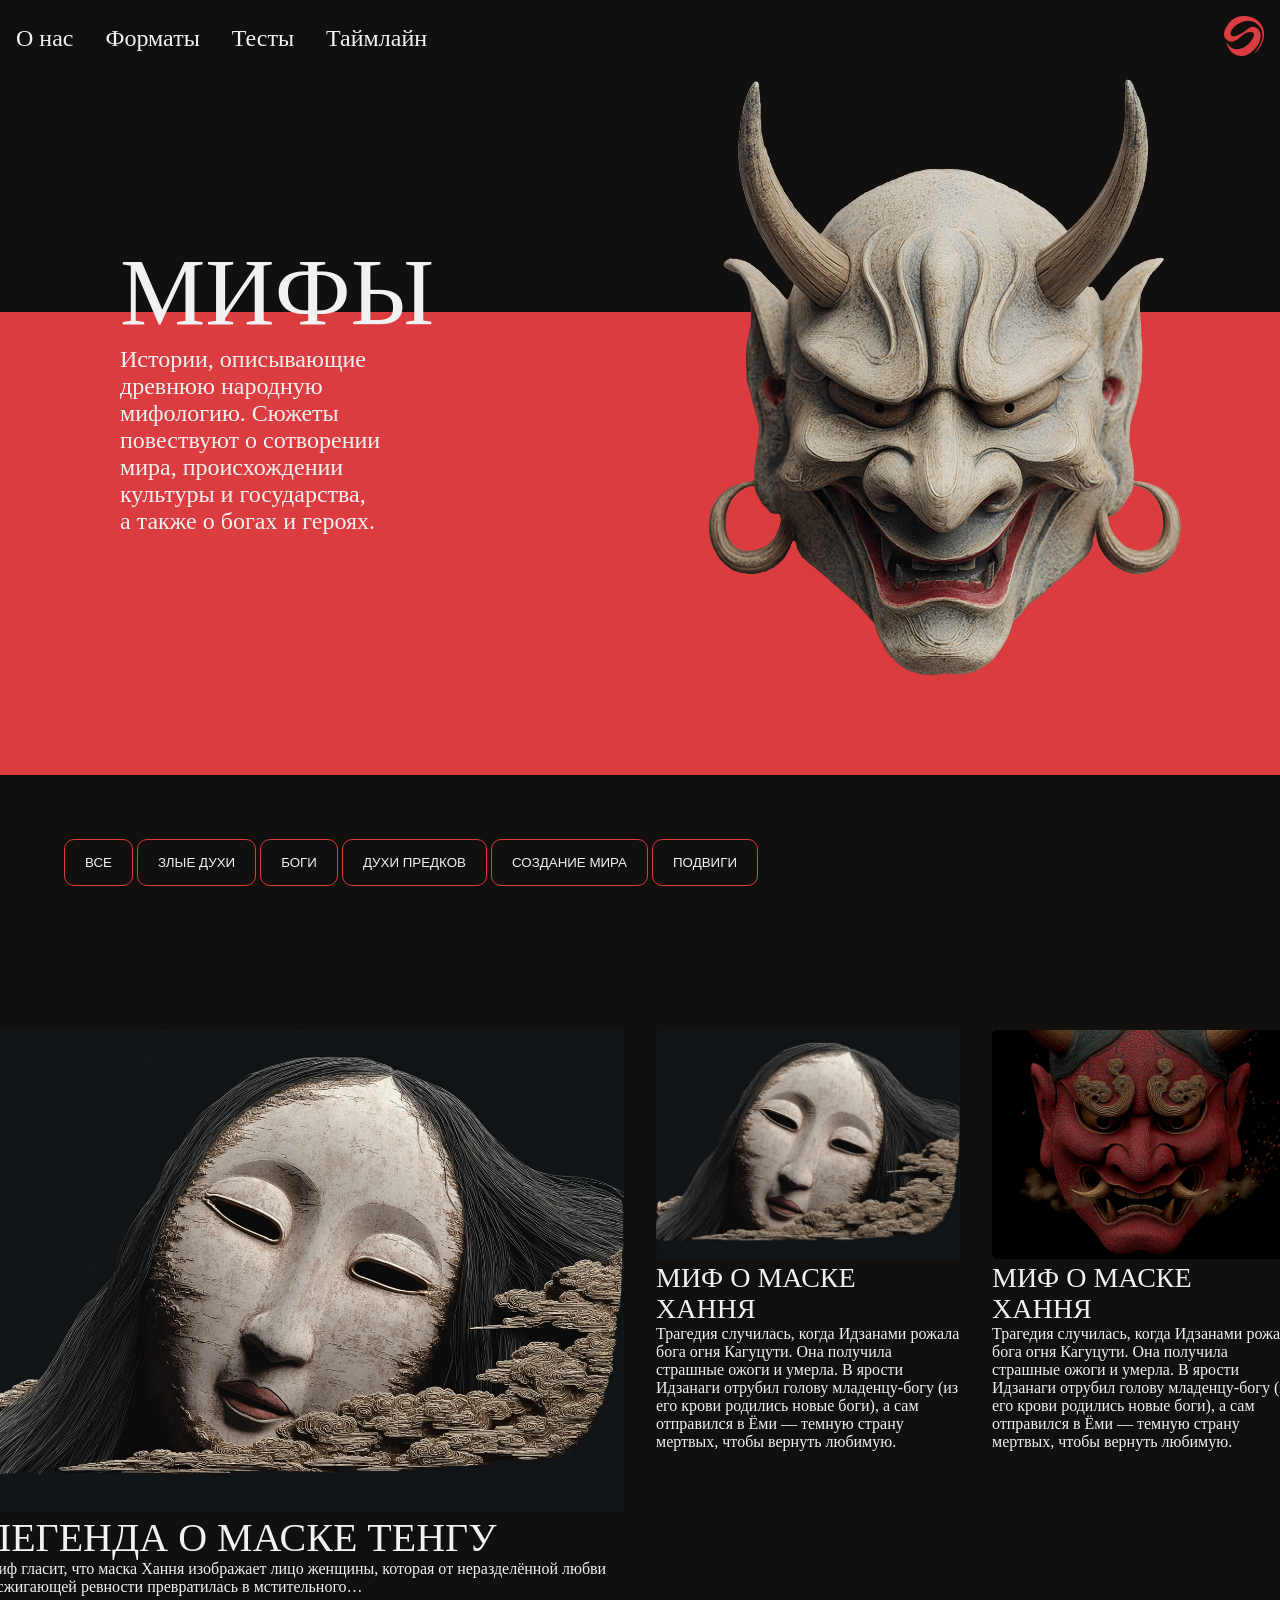
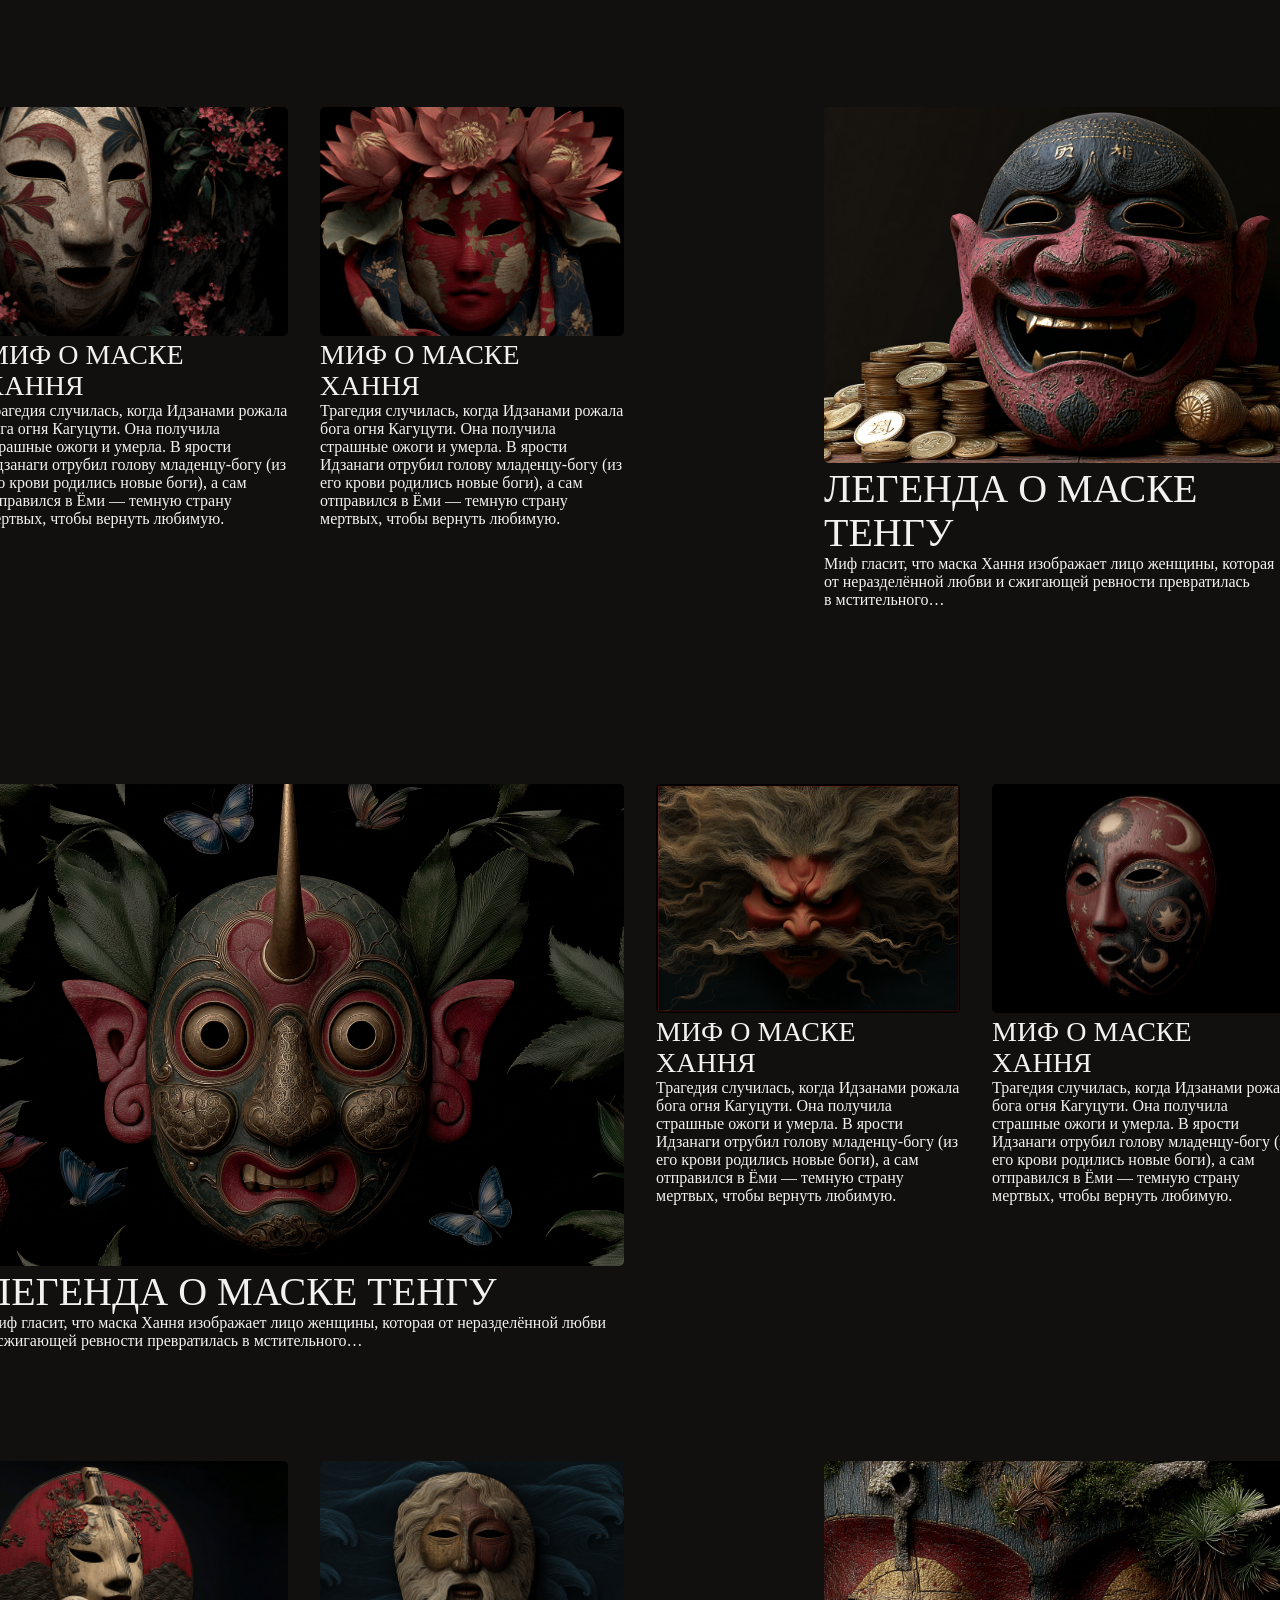
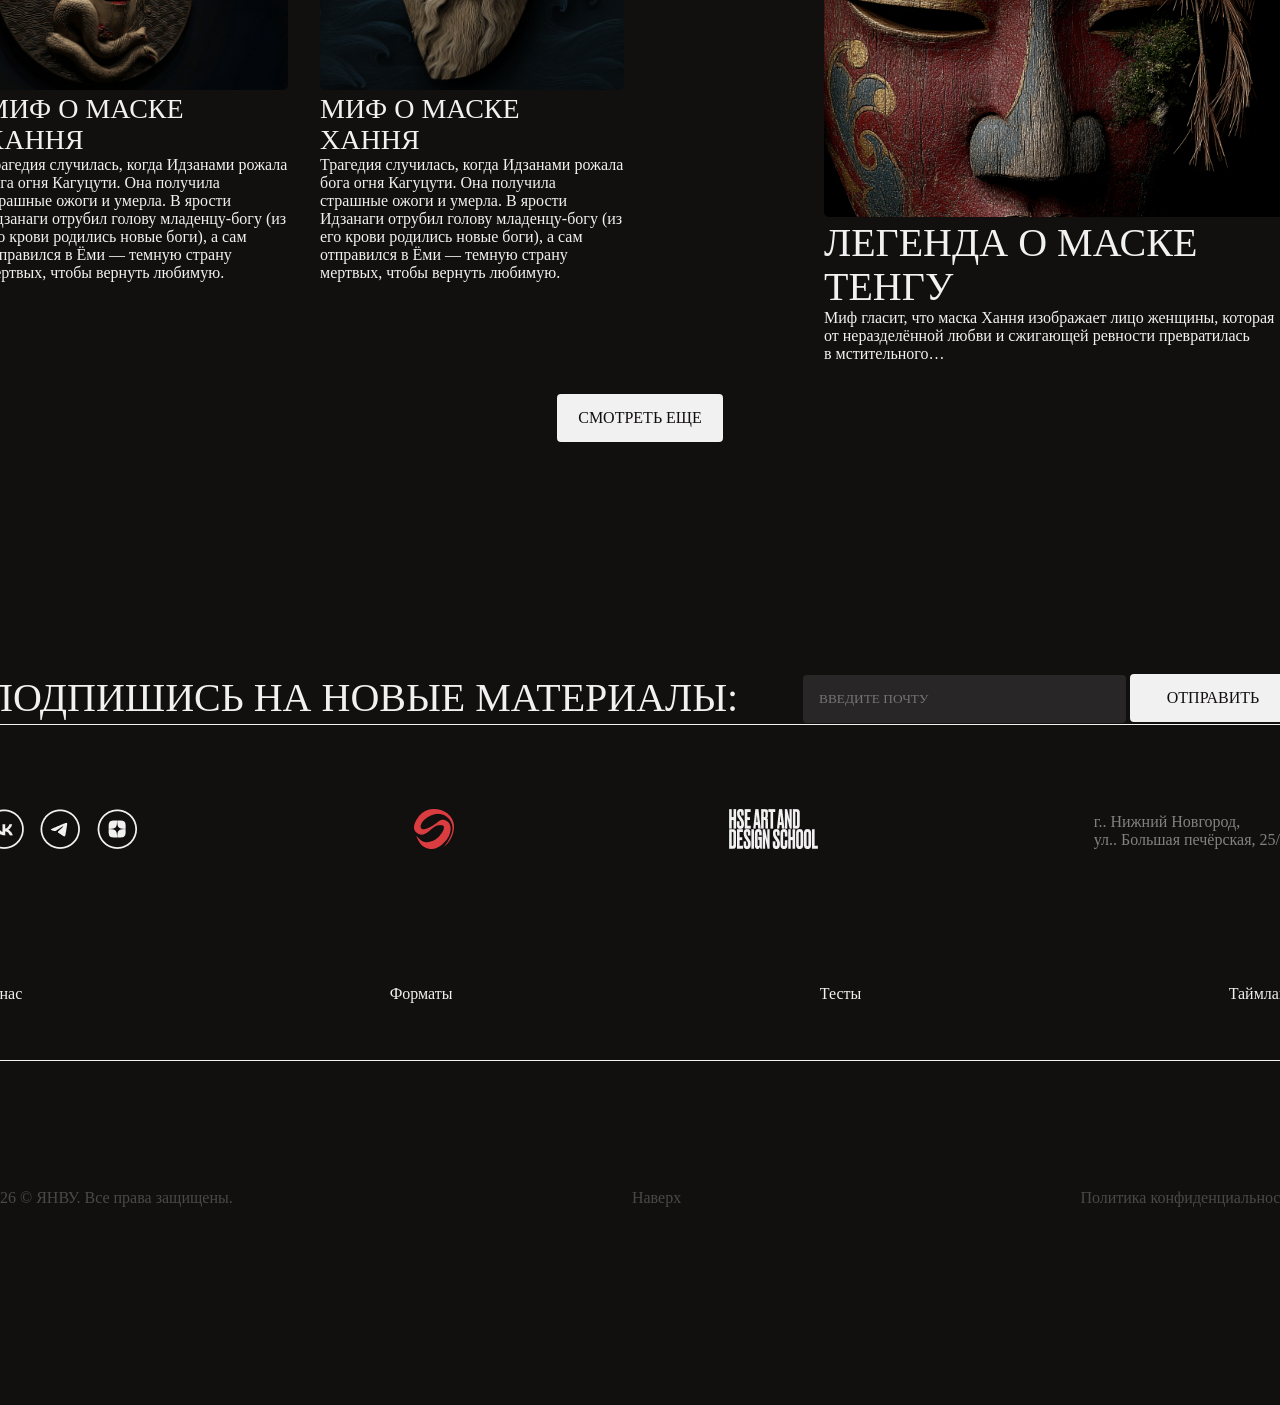
==== legends.html @ 04beaf8b "28032026" ====
<!DOCTYPE html>
<html lang="en">
<head>
    <meta charset="UTF-8">
    <meta name="viewport" content="width=device-width, initial-scale=1.0">
    <title>YANWU</title>
    <link rel="stylesheet" href="style_catalog.css">
    <link rel="icon" href="images/Logo.png">
    <script src="scripts.js"></script>
</head>
<body>
    <header class="header">
        <div class="header_inner">
            <nav>
                <a href="index.html">О нас</a>
                <div class="dropdown"><a href="#">Форматы</a>
                    <div class="dropdown-content">
                        <a  href="legends.html">Мифы</a>
                        <a  href="myths.html">Легенды</a>
                        <a  href="superstitions.html">Суеверия</a>
                        <a  href="specials.html">Спецпроекты</a>
                    </div>
                </div>
                <a href="tests.html">Тесты</a>
                <a href="timeline.html">Таймлайн</a>
            </nav>
            <div class="burger">
                <span class="bar"></span>
                <span class="bar"></span>
                <span class="bar"></span>
            </div>
            <a href="#hero"><img src="images/Logo.png"></a>
        </div>
    </header>

    
    <div class="banner">
        <div class="banner_content">
            <h1>МИФЫ</h1>
            <p>Истории, описывающие древнюю народную мифологию. Сюжеты повествуют о сотворении мира, происхождении культуры и государства, а также о богах и героях.</p>    
        </div>
        <img class="hero" src="images/mask_banner.png">
    </div>

    <div class="main">
        <div id="myBtnContainer">
            <button class="tag" onclick="filterSelection('all')">ВСЕ</button>
            <button class="tag" onclick="filterSelection('evilspirits')">ЗЛЫЕ ДУХИ</button>
            <button class="tag" onclick="filterSelection('gods')">БОГИ</button>
            <button class="tag" onclick="filterSelection('ancestors')">ДУХИ ПРЕДКОВ</button>
            <button class="tag" onclick="filterSelection('world')">СОЗДАНИЕ МИРА</button>
            <button class="tag" onclick="filterSelection('heroism')">ПОДВИГИ</button>
        </div>
<!--
        <div class="container">
                <div class="filterDiv evilspirits">
                    ЗЛЫЕ ДУХИ
                </div>
                <div class="filterDiv gods">
                    БОГИ
                </div>
                <div class="filterDiv ancestors">
                    ДУХИ ПРЕДКОВ
                </div>
                <div class="filterDiv world">
                    СОЗДАНИЕ МИРА
                </div>
                <div class="filterDiv heroism">
                    ПОДВИГИ
                </div>    
        </div>
    </div>
-->

    <div class="grid">
        <div class="article_two">
            <div class="tagDiv evilspirits">
                <div class="filterDiv evilspirits">
                        ЗЛЫЕ ДУХИ
                </div>
                <a href="thelegend.html"><img src="images/myths/kate_etak_httpss.mj.run90Tn3hXGgy0_Ethereal_translucent_mask__cca72022-c25a-4b81-8b98-c2735877ea39_0.png"></a> 
                <h6>ЛЕГЕНДА О МАСКЕ ТЕНГУ</h6>
                <p>Миф гласит, что маска Хання изображает лицо женщины, которая от неразделённой любви и сжигающей ревности превратилась в мстительного…</p>
            </div>
        </div>
        <div class="article_one">
            <div class="filterDiv ancestors">
                    ДУХИ ПРЕДКОВ
                </div>
            <img src="images/myths/kate_etak_httpss.mj.run90Tn3hXGgy0_Ethereal_translucent_mask__cca72022-c25a-4b81-8b98-c2735877ea39_0.png">
            <h6>МИФ О МАСКЕ ХАННЯ</h6>
            <p>Трагедия случилась, когда Идзанами рожала бога огня Кагуцути.              Она получила страшные ожоги 
            и умерла. В ярости Идзанаги отрубил голову младенцу-богу 
            (из его крови родились новые боги), 
            а сам отправился в Ёми — темную страну мертвых, чтобы вернуть любимую.
            </p>
        </div>
        <div class="article_one">
            <div class="filterDiv gods">
                    БОГИ
                </div>
            <img src="images/myths/kate_etak_Fierce_red_mask_with_charcoal_textures_glowing_embe_26b57821-04e8-4a99-a25e-7db8f1f48798_2.png">
            <h6>МИФ О МАСКЕ ХАННЯ</h6>
            <p>Трагедия случилась, когда Идзанами рожала бога огня Кагуцути.              Она получила страшные ожоги 
            и умерла. В ярости Идзанаги отрубил голову младенцу-богу 
            (из его крови родились новые боги), 
            а сам отправился в Ёми — темную страну мертвых, чтобы вернуть любимую.
            </p>
        </div>
        <div class="article_one">
            <img src="images/myths/kate_etak_erene_pale_mask_with_silver_leaf_finish_moonlight_r_c103a250-3915-49f7-bad4-89a003b83c0e_0.png">
            <h6>МИФ О МАСКЕ ХАННЯ</h6>
            <p>Трагедия случилась, когда Идзанами рожала бога огня Кагуцути.              Она получила страшные ожоги 
            и умерла. В ярости Идзанаги отрубил голову младенцу-богу 
            (из его крови родились новые боги), 
            а сам отправился в Ёми — темную страну мертвых, чтобы вернуть любимую.
            </p>
        </div>
        <div class="article_one">
            <img src="images/myths/kate_etak_Beautiful_female_mask_with_a_crown_of_lotus_flowers_f240d553-3de8-4c70-9182-1aafdbbfed05_2.png">
            <h6>МИФ О МАСКЕ ХАННЯ</h6>
            <p>Трагедия случилась, когда Идзанами рожала бога огня Кагуцути.              Она получила страшные ожоги 
            и умерла. В ярости Идзанаги отрубил голову младенцу-богу 
            (из его крови родились новые боги), 
            а сам отправился в Ёми — темную страну мертвых, чтобы вернуть любимую.
            </p>
        </div>
        <div class="article_three">
            <img src="images/myths/kate_etak_Rich_dark_wood_mask_with_a_wide_grin_holding_a_gold_2d78a948-a1a2-4c62-b2a2-8b541db24058_1.png">
            <h6>ЛЕГЕНДА О МАСКЕ ТЕНГУ</h6>
            <p>Миф гласит, что маска Хання изображает лицо женщины, которая от неразделённой любви и сжигающей ревности превратилась в мстительного…</p>
        </div>
        <div class="article_two">
            <img src="images/myths/kate_etak_Ornate_mask_with_golden_scales_and_a_single_horn_my_06cd05f4-ca9a-4f4b-b4c2-39521f18fac7_3.png">
            <h6>ЛЕГЕНДА О МАСКЕ ТЕНГУ</h6>
            <p>Миф гласит, что маска Хання изображает лицо женщины, которая от неразделённой любви и сжигающей ревности превратилась в мстительного…</p>
        </div>
        <div class="article_one">
            <img src="images/myths/kate_etak_Muscle-tension_mask_with_wild_hair_stormy_clouds_an_ce27e691-5eca-4314-b72b-8f5b51a27e79_1.png">
            <h6>МИФ О МАСКЕ ХАННЯ</h6>
            <p>Трагедия случилась, когда Идзанами рожала бога огня Кагуцути.              Она получила страшные ожоги 
            и умерла. В ярости Идзанаги отрубил голову младенцу-богу 
            (из его крови родились новые боги), 
            а сам отправился в Ёми — темную страну мертвых, чтобы вернуть любимую.
            </p>
        </div>
        <div class="article_one">
            <img src="images/myths/kate_etak_Ancient_black_lacquer_mask_with_star_constellations_1a13078e-f425-4e8d-99a3-e2ded885e6a3_3.png">
            <h6>МИФ О МАСКЕ ХАННЯ</h6>
            <p>Трагедия случилась, когда Идзанами рожала бога огня Кагуцути.              Она получила страшные ожоги 
            и умерла. В ярости Идзанаги отрубил голову младенцу-богу 
            (из его крови родились новые боги), 
            а сам отправился в Ёми — темную страну мертвых, чтобы вернуть любимую.
            </p>
        </div>
        <div class="article_one">
            <img src="images/myths/kate_etak_Delicate_mask_with_a_lute_biwa_headstock_visible_wh_caf66199-3aee-457f-882c-5a6c12a25f5f_2.png">
            <h6>МИФ О МАСКЕ ХАННЯ</h6>
            <p>Трагедия случилась, когда Идзанами рожала бога огня Кагуцути.              Она получила страшные ожоги 
            и умерла. В ярости Идзанаги отрубил голову младенцу-богу 
            (из его крови родились новые боги), 
            а сам отправился в Ёми — темную страну мертвых, чтобы вернуть любимую.
            </p>
        </div>
        <div class="article_one">
            <img src="images/myths/kate_etak_Old_man_mask_with_real_white_horsehair_beard_sea_fo_6cb91488-23db-4b6c-b764-6c3ce686cd42_1.png">
            <h6>МИФ О МАСКЕ ХАННЯ</h6>
            <p>Трагедия случилась, когда Идзанами рожала бога огня Кагуцути.              Она получила страшные ожоги 
            и умерла. В ярости Идзанаги отрубил голову младенцу-богу 
            (из его крови родились новые боги), 
            а сам отправился в Ёми — темную страну мертвых, чтобы вернуть любимую.
            </p>
        </div>
        <div class="article_three">
            <img src="images/myths/kate_etak_Wooden_mask_with_moss_growing_in_the_cracks_pine_ne_d2e65852-f019-4f17-ad4f-b57f48233591_1.png">
            <h6>ЛЕГЕНДА О МАСКЕ ТЕНГУ</h6>
            <p>Миф гласит, что маска Хання изображает лицо женщины, которая от неразделённой любви и сжигающей ревности превратилась в мстительного…</p>
        </div>
    </div>

    <div class="button_container">
        <button class="form_button">СМОТРЕТЬ ЕЩЕ</button>
    </div>
    
    <footer class="footer">
        <div class="form">
        <div class="form_content">
            <h6>ПОДПИШИСЬ НА НОВЫЕ МАТЕРИАЛЫ:</h6>
            <form>
                <input type="text" placeholder="ВВЕДИТЕ ПОЧТУ" class="form_input">
                <button class="form_button">ОТПРАВИТЬ</button>
            </form>
        </div>
    </div>
        <div class="footer_content">
            <div class="footer_info">
                <div class="footer_socials">
                    <a href="#"><img src="images/vk.png"></a>
                    <a href="#"><img src="images/telegram.png"></a>
                    <a href="#"><img src="images/dzen.png"></a>
                </div>
                <a href="#"><img src="images/Logo.png"></a>
                <a href="#"><img src="images/HSE.png"></a>
                <div class="footer_container">
                    <p>г.. Нижний Новгород,</p>
                    <p>ул.. Большая печёрская, 25/12</p>
                </div>
            </div>
            <div class="footer_menu">
                <a href="#about"><p>О нас</p></a>
                <a href="#sections"><p>Форматы</p></a>
                <a href="#tests"><p>Тесты</p></a>
                <a href="#timeline"><p>Таймлайн</p></a>
            </div>
            <div class="footer_disclaimer">
                <p>2026 © ЯНВУ. Все права защищены.</p>
                <a href="#hero"><p>Наверх</p></a>
                <a href="#"><p>Политика конфиденциальности</p></a>
            </div>
        </div>
    </footer>
</body>
</html>
---- style_catalog.css ----
@import url(rules.css);

* {
    margin: 0;
    padding: 0;
}

body {
    background-color: var(--yanwu-black);
    color: var(--yanwu-white);
}

.banner{
    display: flex;
    flex-direction: row;
    background-image: url(images/banner.png);
    background-size: 100%;
    background-position: bottom;
    background-repeat: no-repeat;
    justify-content: space-between;
    align-items: center;
}

.banner_content{
    width: 30%;
    margin-left: 120px;
    margin-right: 120px;
}

.hero{
    margin: 64px;
    position: relative;
}

.myBtnContainer {
    display: flex;
    max-width: 1320px;
    box-sizing: border-box;
}

.tags_container{
    display: flex;
    gap: 8px;
    margin: 64px;
}

.tag{
    padding: 20px;
    padding-top: 15px;
    padding-bottom: 15px;
    border: 1px solid var(--yanwu-red);
    border-radius: 10px;
    background-color: var(--yanwu-black);
    color: var(--yanwu-white);
}

.tag:hover{
    background-color: var(--yanwu-red);
}

.tag_applyed{
    padding: 20px;
    padding-top: 15px;
    padding-bottom: 15px;
    border: 1px solid var(--yanwu-red);
    border-radius: 10px;
    font-family: 'Viaoda Libre';
    background-color: var(--yanwu-black);
}

.tag_applyed_container{
    position:absolute;
    margin: 8px;
    display: flex;
    flex-direction: row;
    gap: 8px;
}

.articles{
    margin: 64px;
    display: flex;
    justify-content: center;
}

article {
    width: 305px;
}

.article_p{
    width: 642px;
}

.articles_container{
    display: flex;
    gap: 31px;
    width: 100%;
    justify-content: center;
}

.description{
    display: flex;
}

h1 {
    color: var(--yanwu-red);
    width: 100%;
}

.description p {
    width: 70%;
    font-size: 24px;
}

P {
    font-size: 24px;
}

.main {
    margin: 64px;
}

.card_scroll {
    display: flex;
    justify-content: space-between;
    align-items: center;
    margin: 124px;
}

.mask_card {
    padding: 40px;
    background-color: var(--yanwu-white);
    border: 1px solid var(--yanwu-red);
    border-radius: 20px;
}

.card_container {
    display: flex;
    flex-direction: column;
    align-items: center;
}

.card_container h1 {
    font-size: 40px;
    color: var(--yanwu-white);
    margin: 24px 0;
}

.banner h1 {
    color: var(--yanwu-white);
}

.logo_end {
    display: flex;
    justify-content: center;
    margin: 160px;
}

.tests_card{
    margin: 117px;
    display: flex;
    flex-wrap: wrap;
    gap: 24px;
}

.tests_card_wrapper{
    width: 389px;
    height: 644px;
    background-color: var(--yanwu-white);
    display: flex;
    align-items: center;
    border-radius: 17px;  
}

.tests_card_content{
    display: flex;
    flex-direction: column;
    align-items: center;
    padding: 44px;
    gap: 20px;
}

.tests_card_content p, h6{
    margin: 0px;
    color: var(--yanwu-white);
    text-align: left;
}

.tests_card_content p{
    font-size: 16px;
}

.container {
  overflow: hidden;
}

.filterDiv {
  float: left;
  background-color: var(--yanwu-black);
  border: 1px solid var(--yanwu-red);
  border-radius: 10px;
  color: var(--yanwu-white);
  width: 100px;
  line-height: 110%;
  text-align: center;
  margin: 8px;
  display: none;
  font-size: 16px;
  padding: 15px 20px;
  width: auto;
  position: absolute;
}

.show {
  display: block;
}

.btn {
  border: none;
  outline: none;
  padding: 12px 16px;
  background-color: var(--yanwu-white);
  cursor: pointer;
}

.btn:hover {
  background-color: var(--yanwu-white);
}

.btn.active {
  background-color: var(--yanwu-red);
  color: white;
}

.grid {
    display: grid;
    gap: 32px;
    row-gap: 160px;
    grid-template-columns: repeat(8, 136px);
    grid-template-rows: repeat(4, 517px);
    justify-content: center;
    margin: 64px;
    align-items: start;
}

.grid p {
    font-size: 16px;
}

.grid > * {
    background-color: var(--yanwu-black);
    border-radius: 10px;
    margin: 80px 0;
}

.article_three {
    grid-column: span 3;
    grid-column-start: 6;
    grid-column-end: 9;
}

.article_three img {
    object-fit: cover;
    border-radius: 5px;
    width: 100%;
    height: 80%;
      
}

.article_two {
    grid-column: span 4;
}

.article_two img {
    object-fit: cover;
    border-radius: 5px;
    width: 100%;
    height: 80%;
}

.article_one, h6 {
    grid-column: span 2;
}

.article_one img {
    object-fit: cover;
    border-radius: 5px;
    width: 100%;
    height: 50%;
}

.article_one h6 {
    font-size: 28px;
}

.button_container {
    display: flex;
    justify-content: center;
    margin: 96px;
}
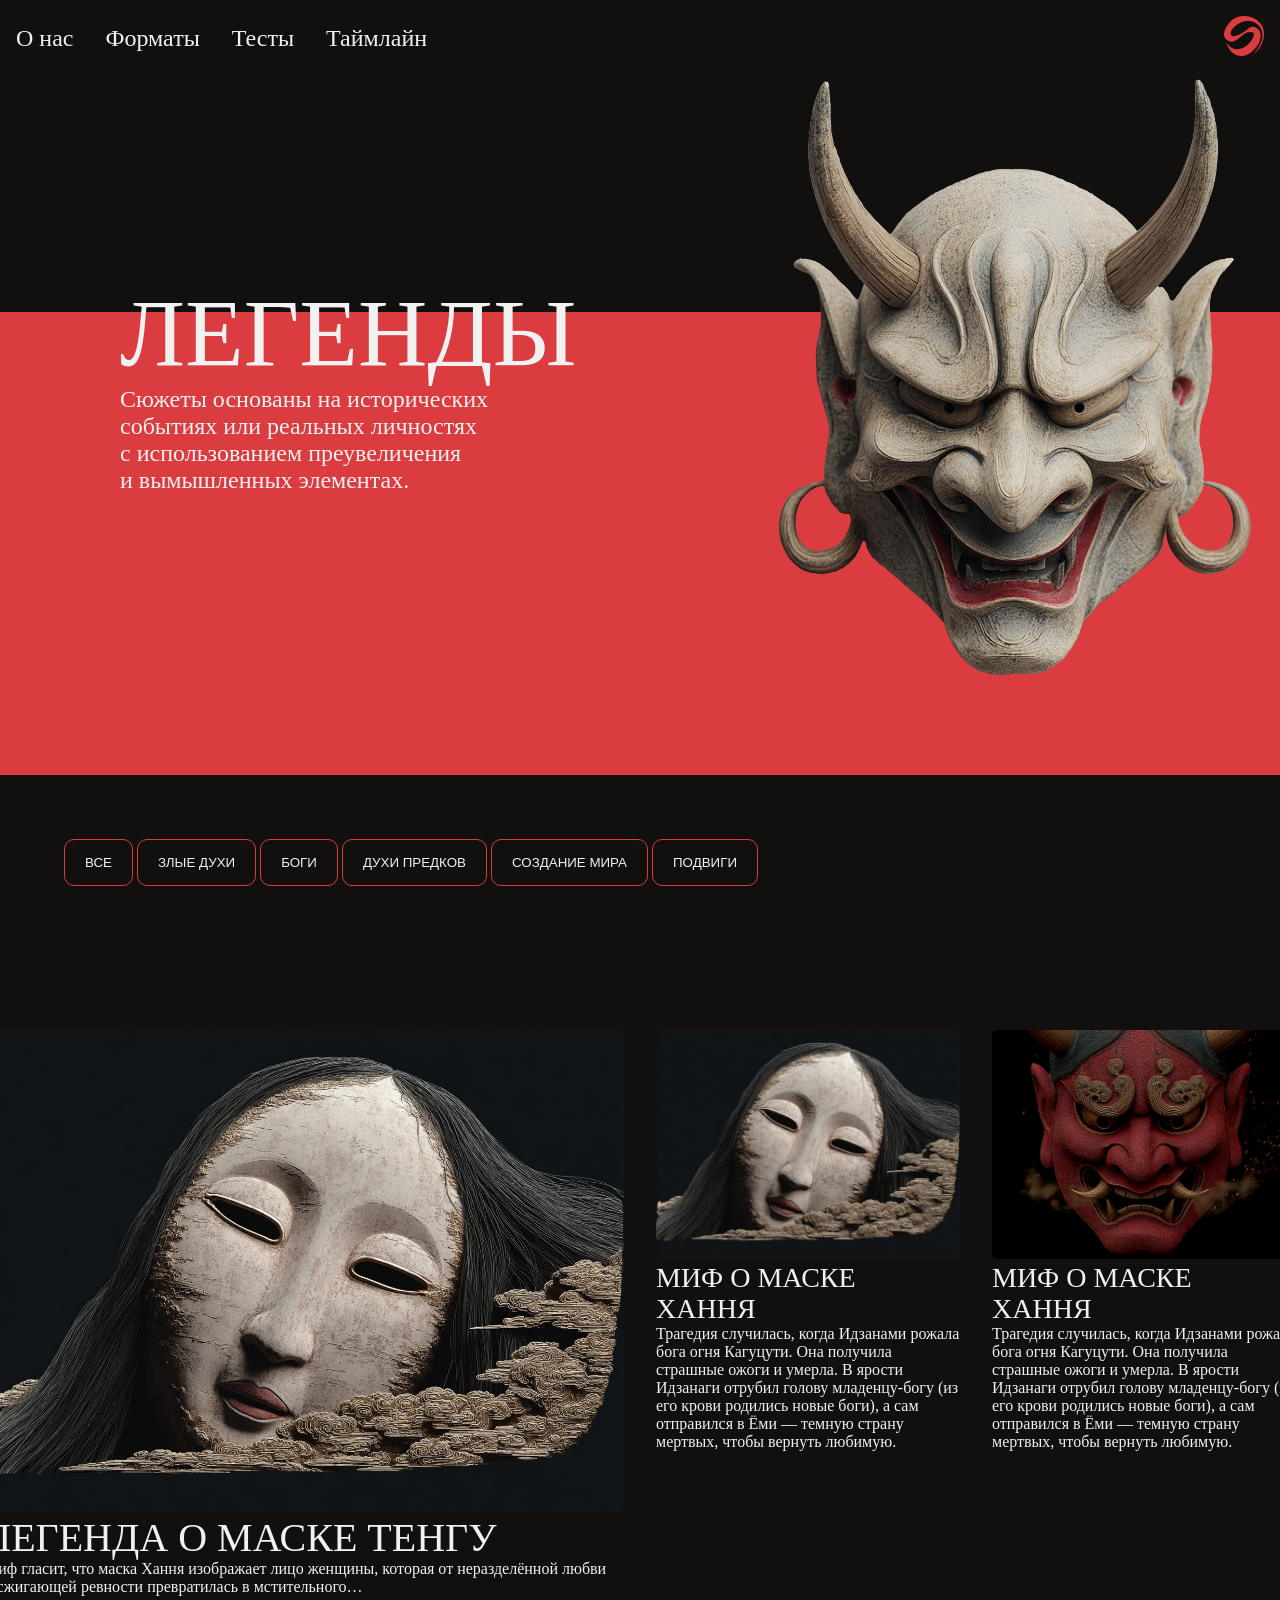
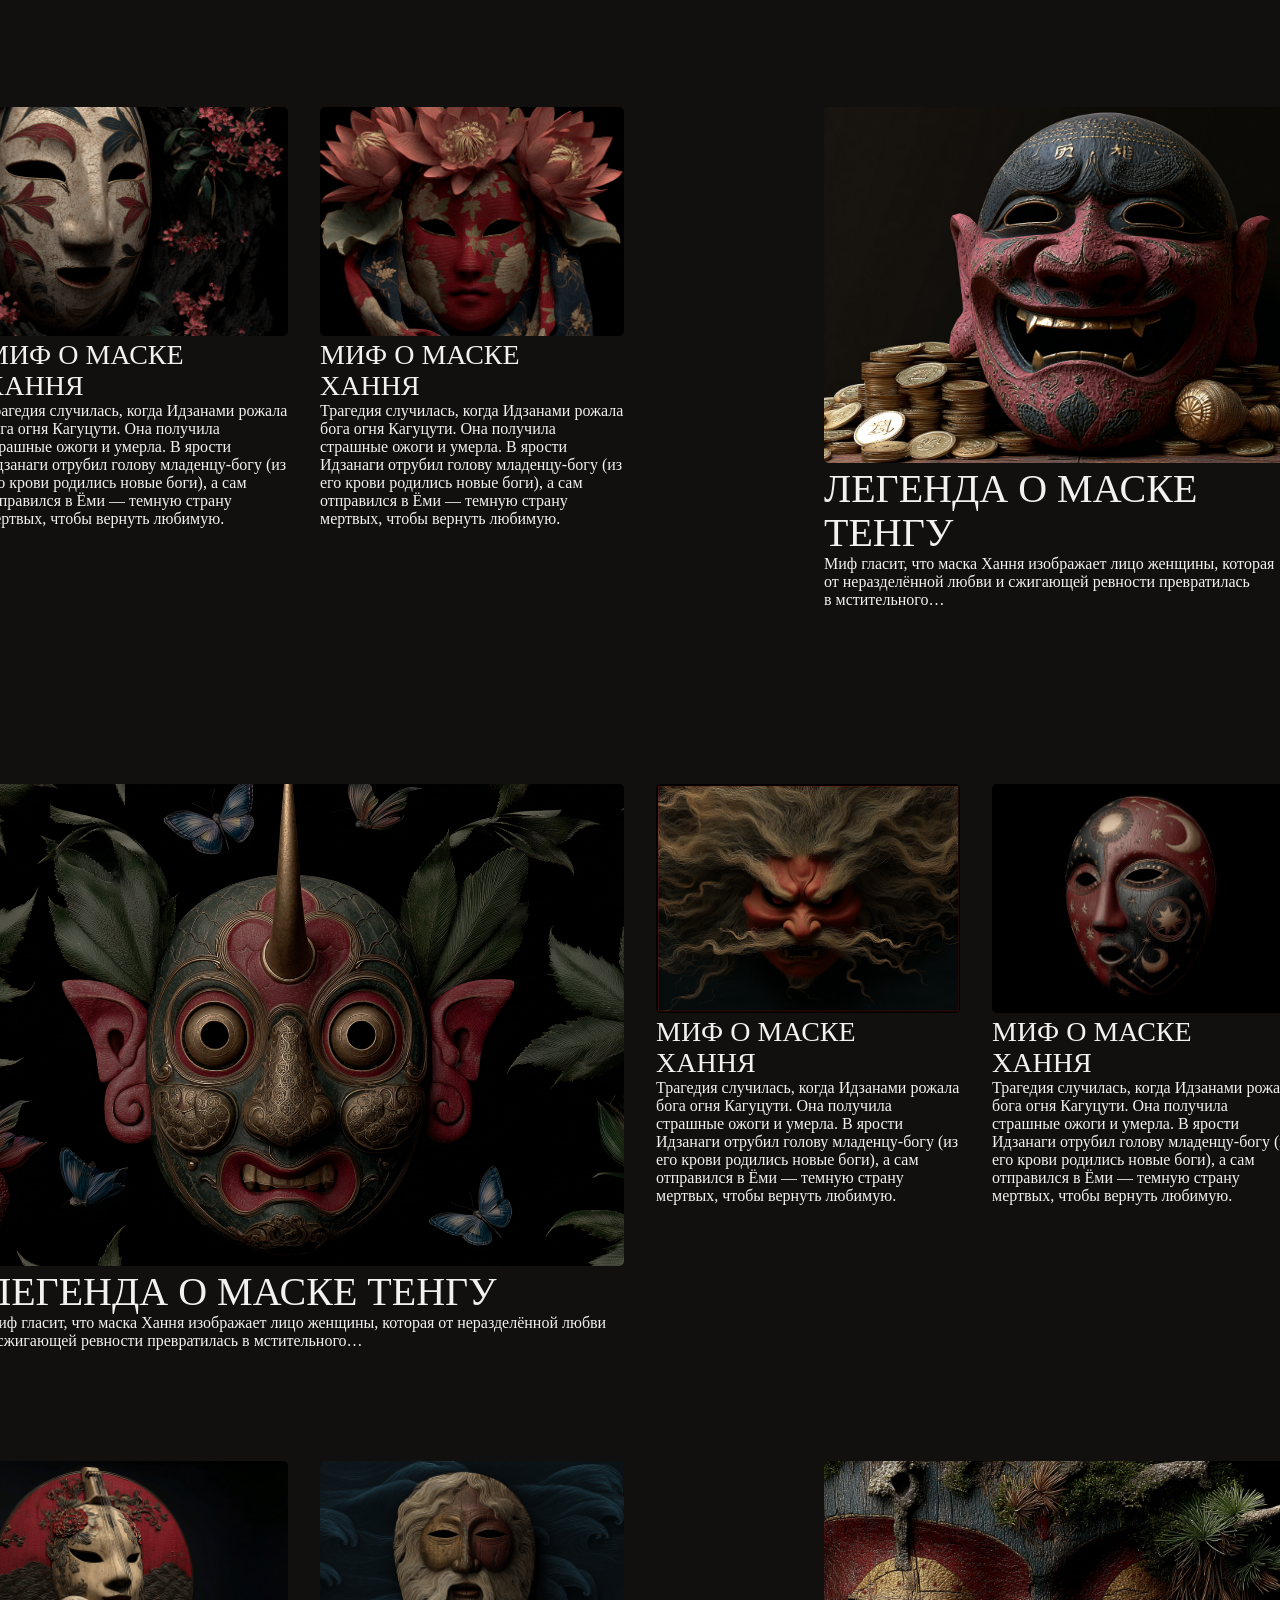
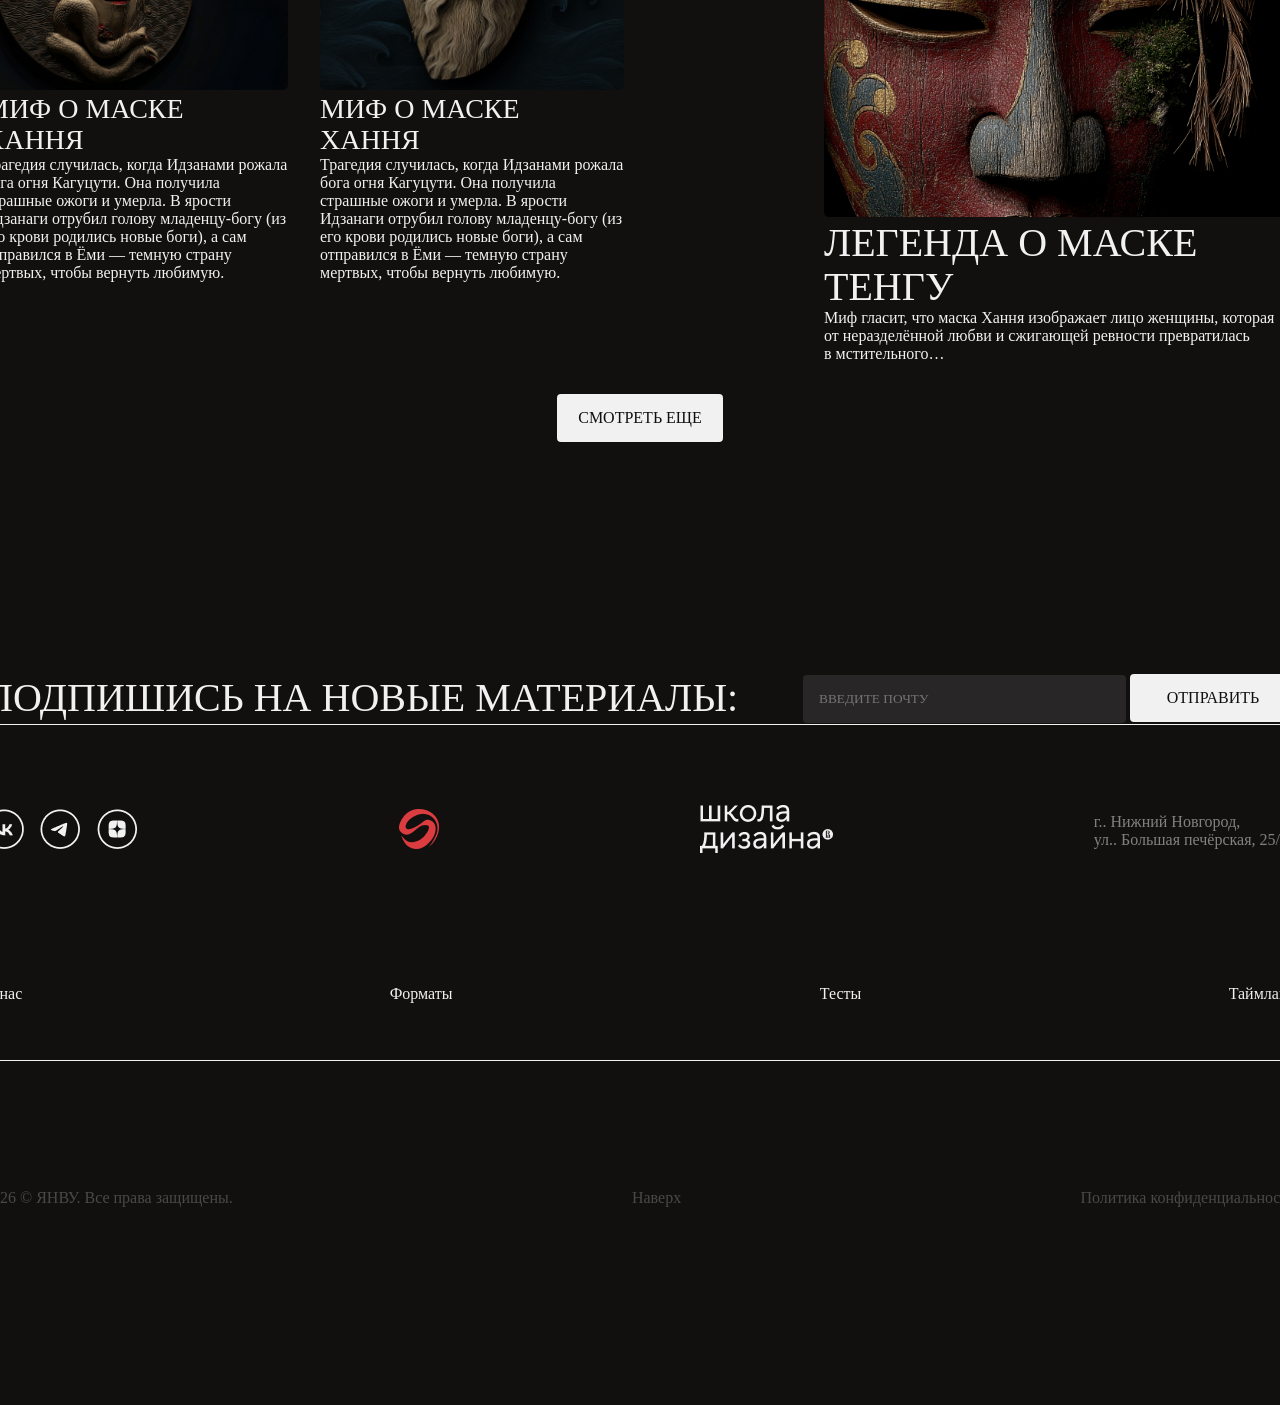
==== commit c67e65e8: "28032026" ====
--- a/legends.html
+++ b/legends.html
@@ -15,8 +15,8 @@
                 <a href="index.html">О нас</a>
                 <div class="dropdown"><a href="#">Форматы</a>
                     <div class="dropdown-content">
-                        <a  href="legends.html">Мифы</a>
-                        <a  href="myths.html">Легенды</a>
+                        <a  href="myths.html">Мифы</a>
+                        <a  href="legends.html">Легенды</a>
                         <a  href="superstitions.html">Суеверия</a>
                         <a  href="specials.html">Спецпроекты</a>
                     </div>
@@ -36,8 +36,8 @@
     
     <div class="banner">
         <div class="banner_content">
-            <h1>МИФЫ</h1>
-            <p>Истории, описывающие древнюю народную мифологию. Сюжеты повествуют о сотворении мира, происхождении культуры и государства, а также о богах и героях.</p>    
+            <h1>ЛЕГЕНДЫ</h1>
+            <p>Сюжеты основаны на исторических событиях или реальных личностях с использованием преувеличения и вымышленных элементах.</p>    
         </div>
         <img class="hero" src="images/mask_banner.png">
     </div>
--- a/style_catalog.css
+++ b/style_catalog.css
@@ -296,4 +296,17 @@
     display: flex;
     justify-content: center;
     margin: 96px;
+}
+
+.timeline_article {
+    display: flex;
+    width: auto;
+    margin: 223px;
+}
+
+.other_articles {
+    margin: 61px;
+    display: flex;
+    flex-direction: column;
+    gap: 57px;
 }
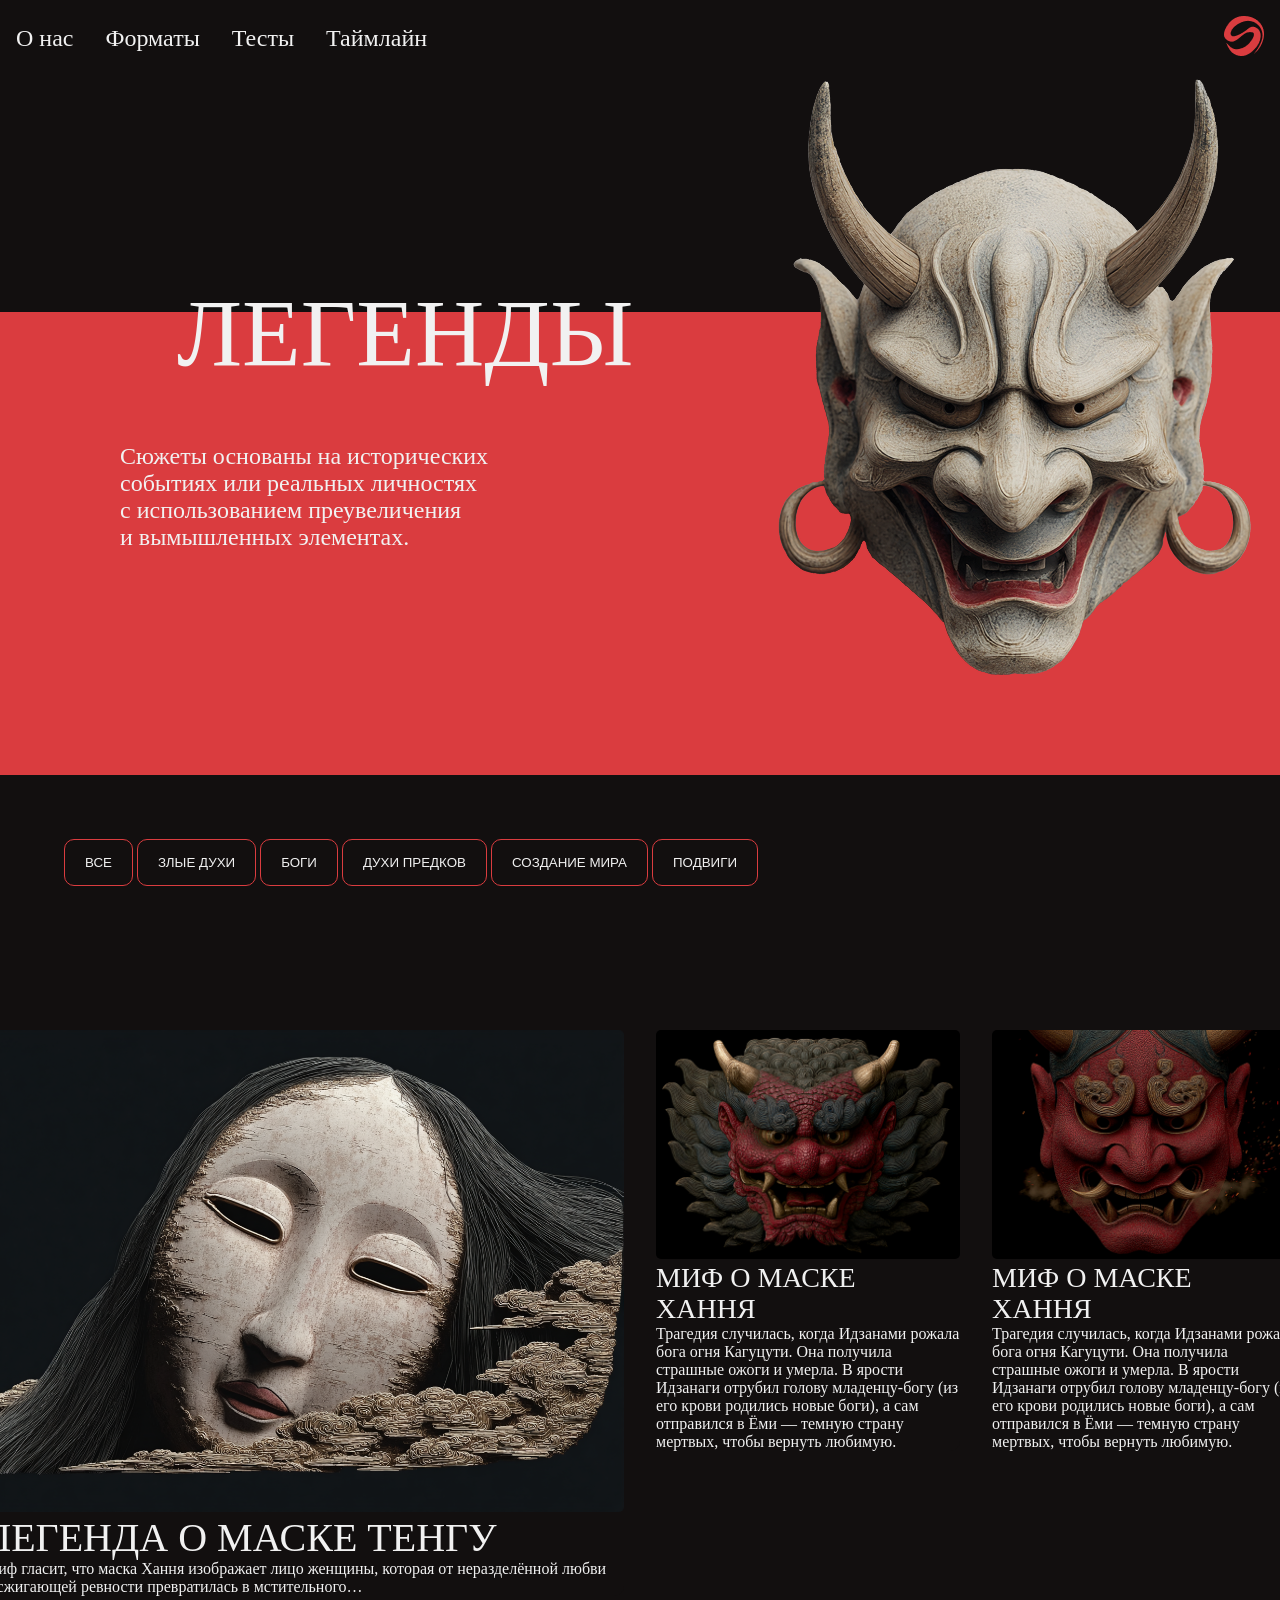
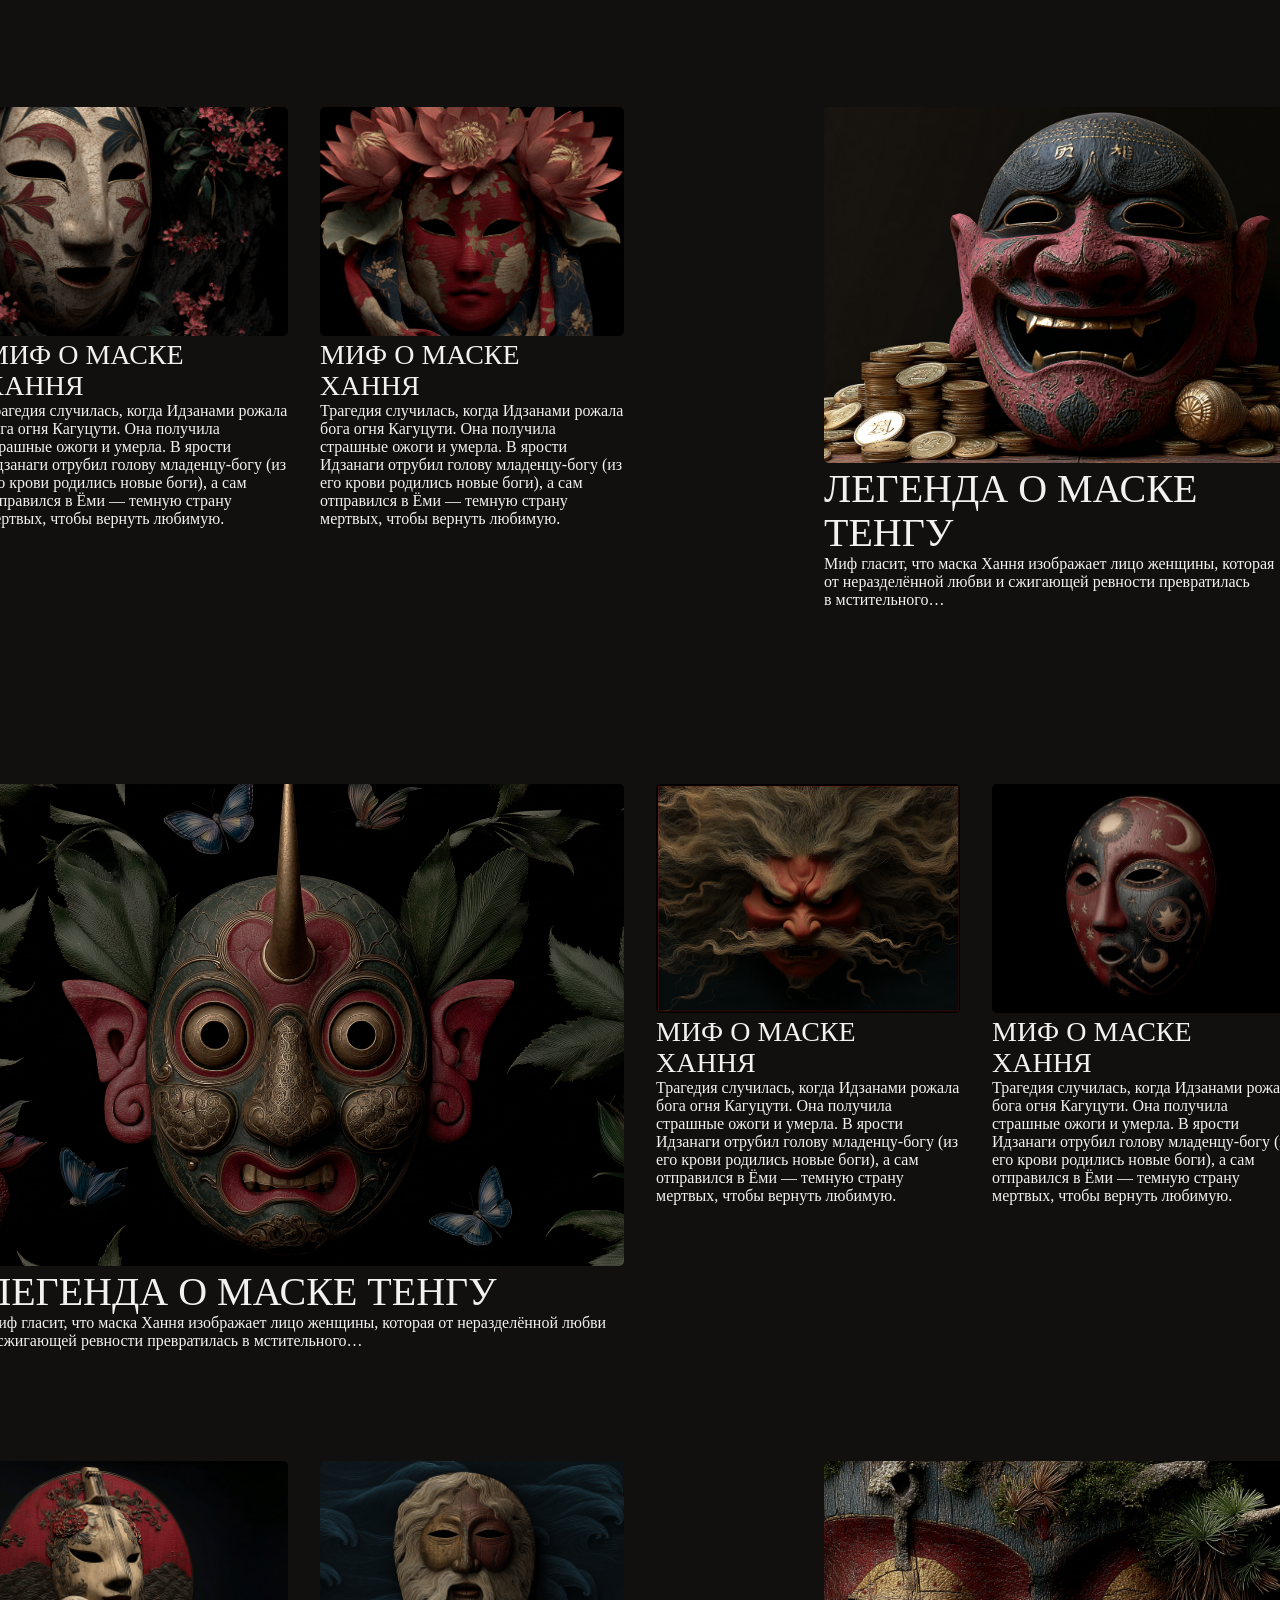
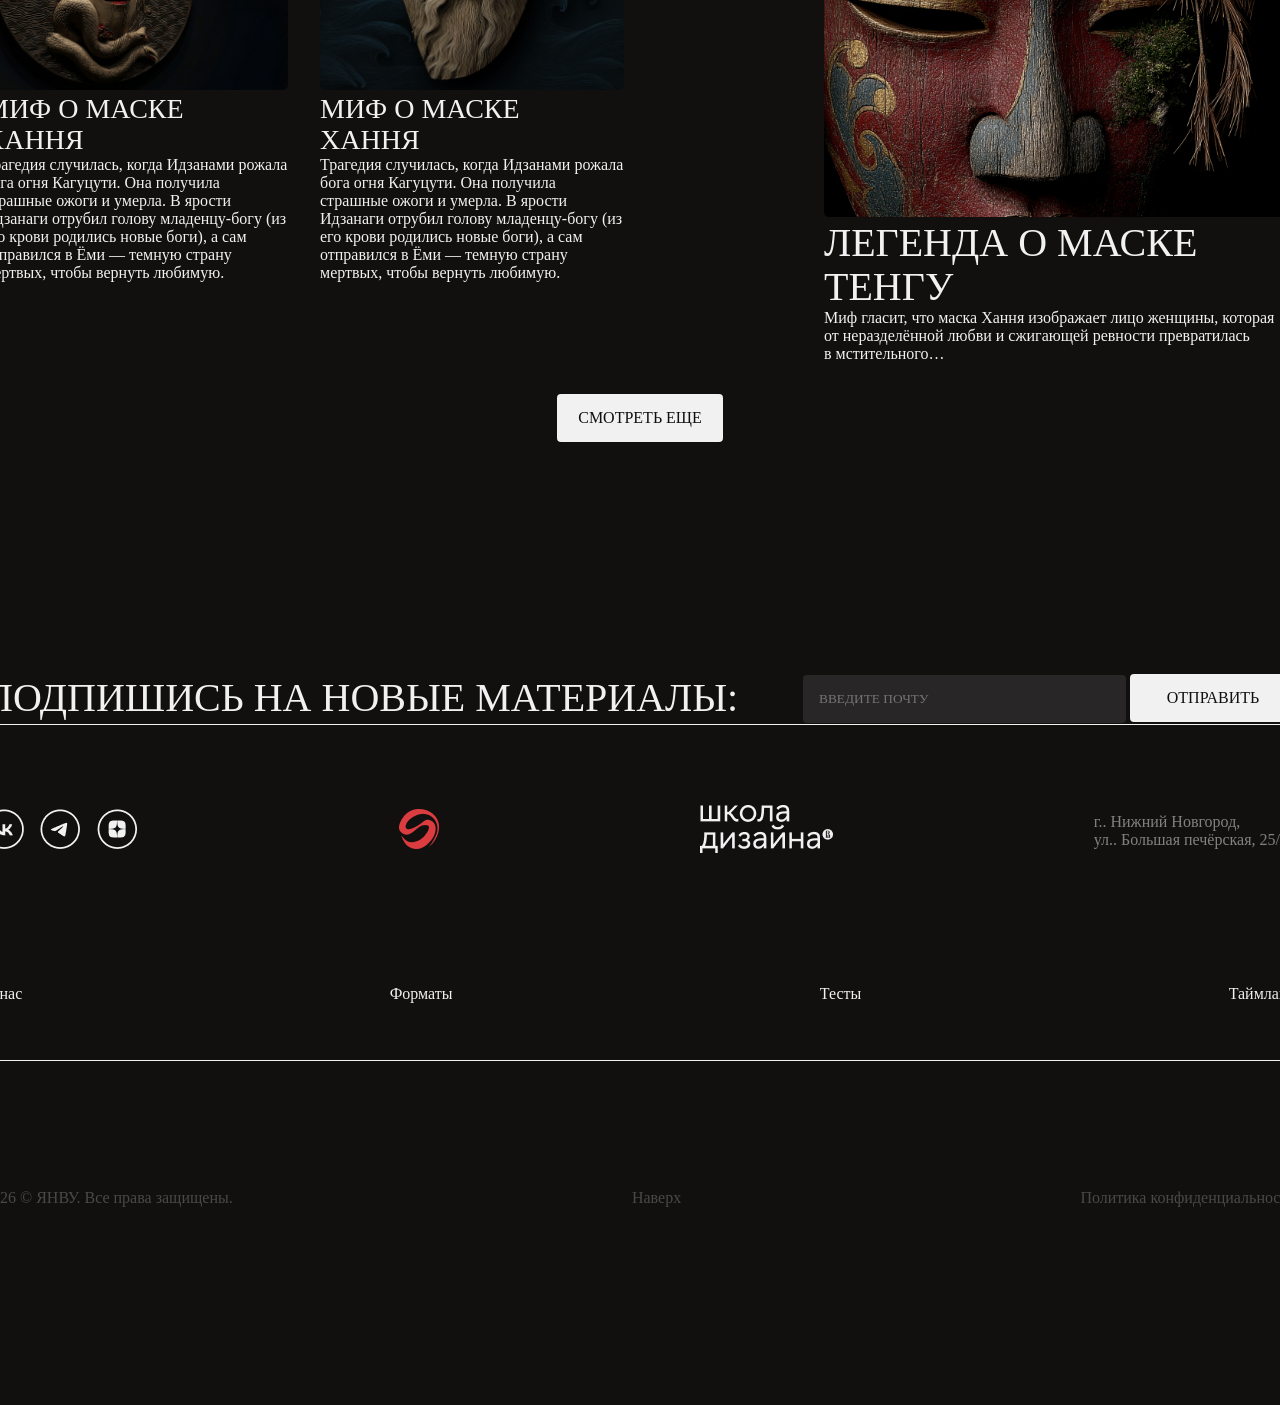
==== commit a4774a47: "28032026" ====
--- a/legends.html
+++ b/legends.html
@@ -87,7 +87,7 @@
             <div class="filterDiv ancestors">
                     ДУХИ ПРЕДКОВ
                 </div>
-            <img src="images/myths/kate_etak_httpss.mj.run90Tn3hXGgy0_Ethereal_translucent_mask__cca72022-c25a-4b81-8b98-c2735877ea39_0.png">
+            <img src="images/legends/kate_etak_Terrifying_multi-faced_snake_mask_dark_purple_smoke_2c8a1ec8-6c52-4192-95e2-ae5e83d3f5e5_1.png">
             <h6>МИФ О МАСКЕ ХАННЯ</h6>
             <p>Трагедия случилась, когда Идзанами рожала бога огня Кагуцути.              Она получила страшные ожоги 
             и умерла. В ярости Идзанаги отрубил голову младенцу-богу 
--- a/style_catalog.css
+++ b/style_catalog.css
@@ -104,6 +104,7 @@
 h1 {
     color: var(--yanwu-red);
     width: 100%;
+    padding: 57px;
 }
 
 .description p {
@@ -309,4 +310,5 @@
     display: flex;
     flex-direction: column;
     gap: 57px;
-}+}
+
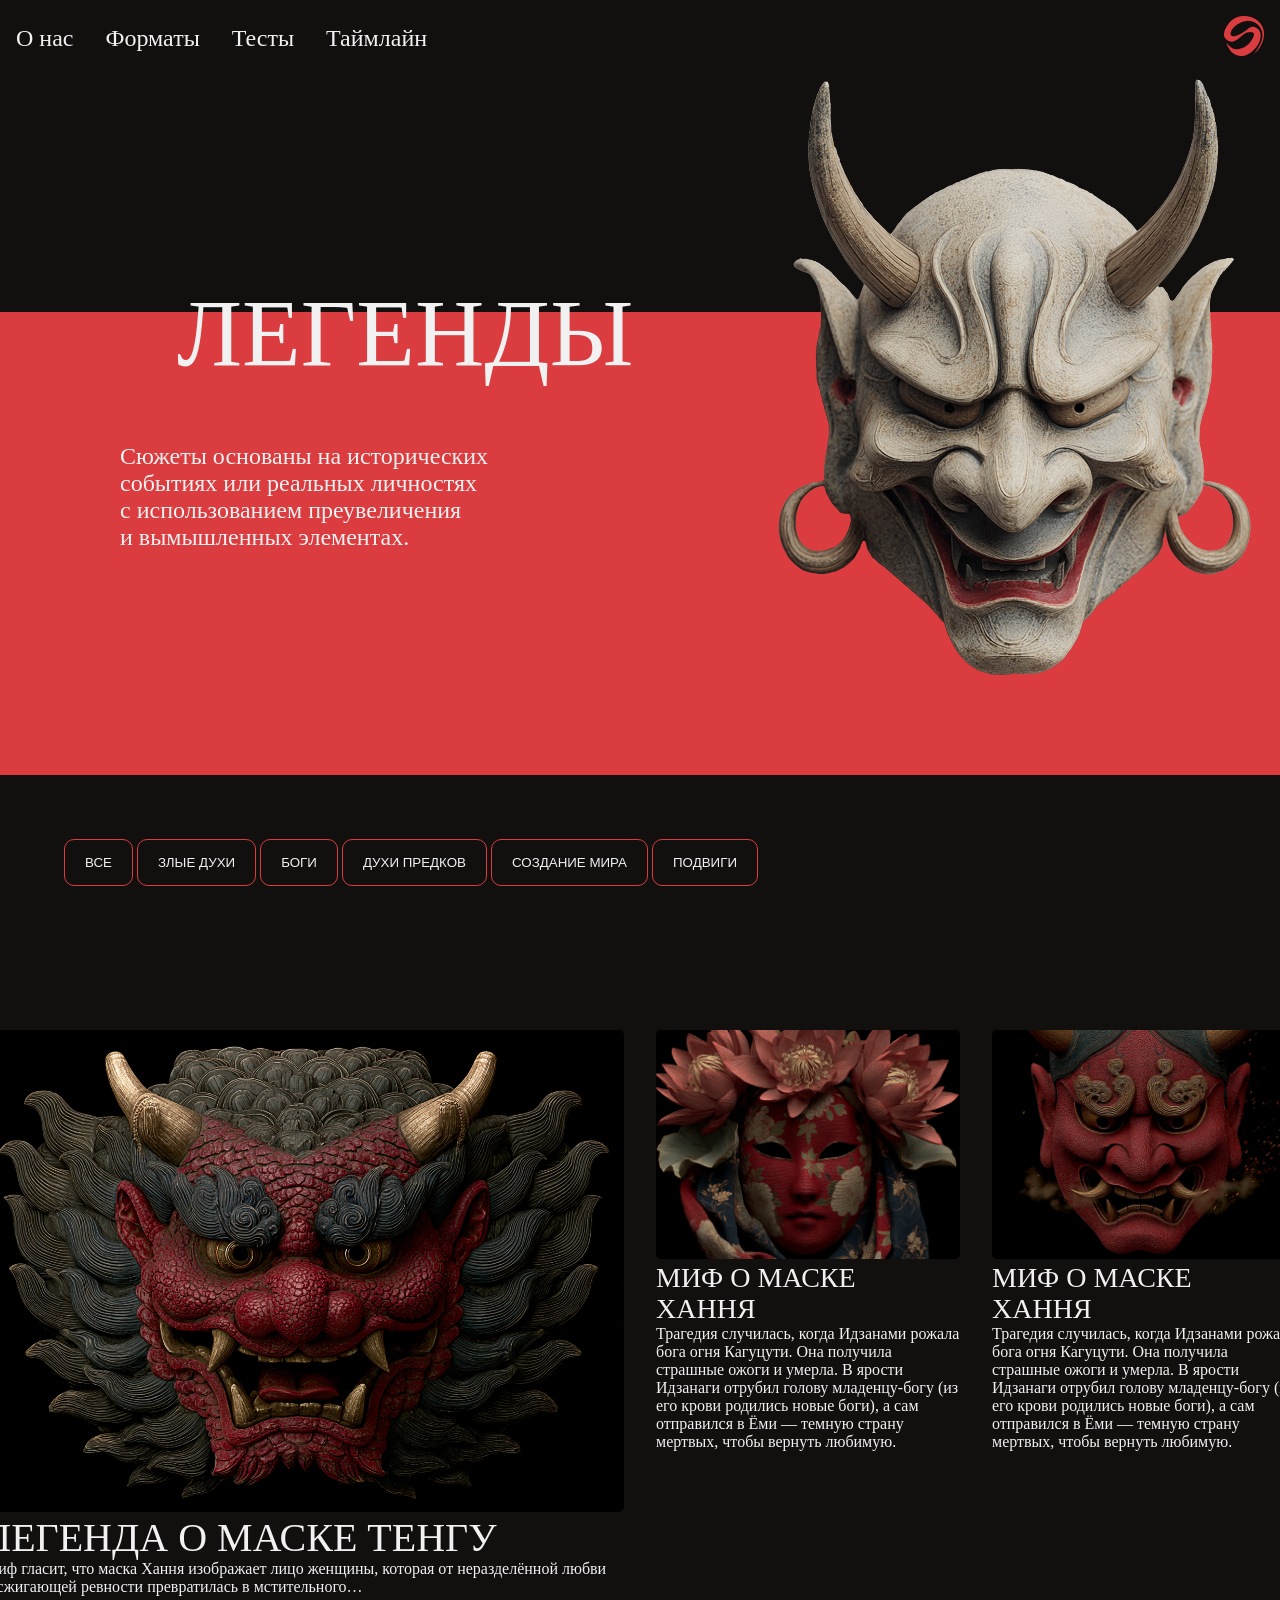
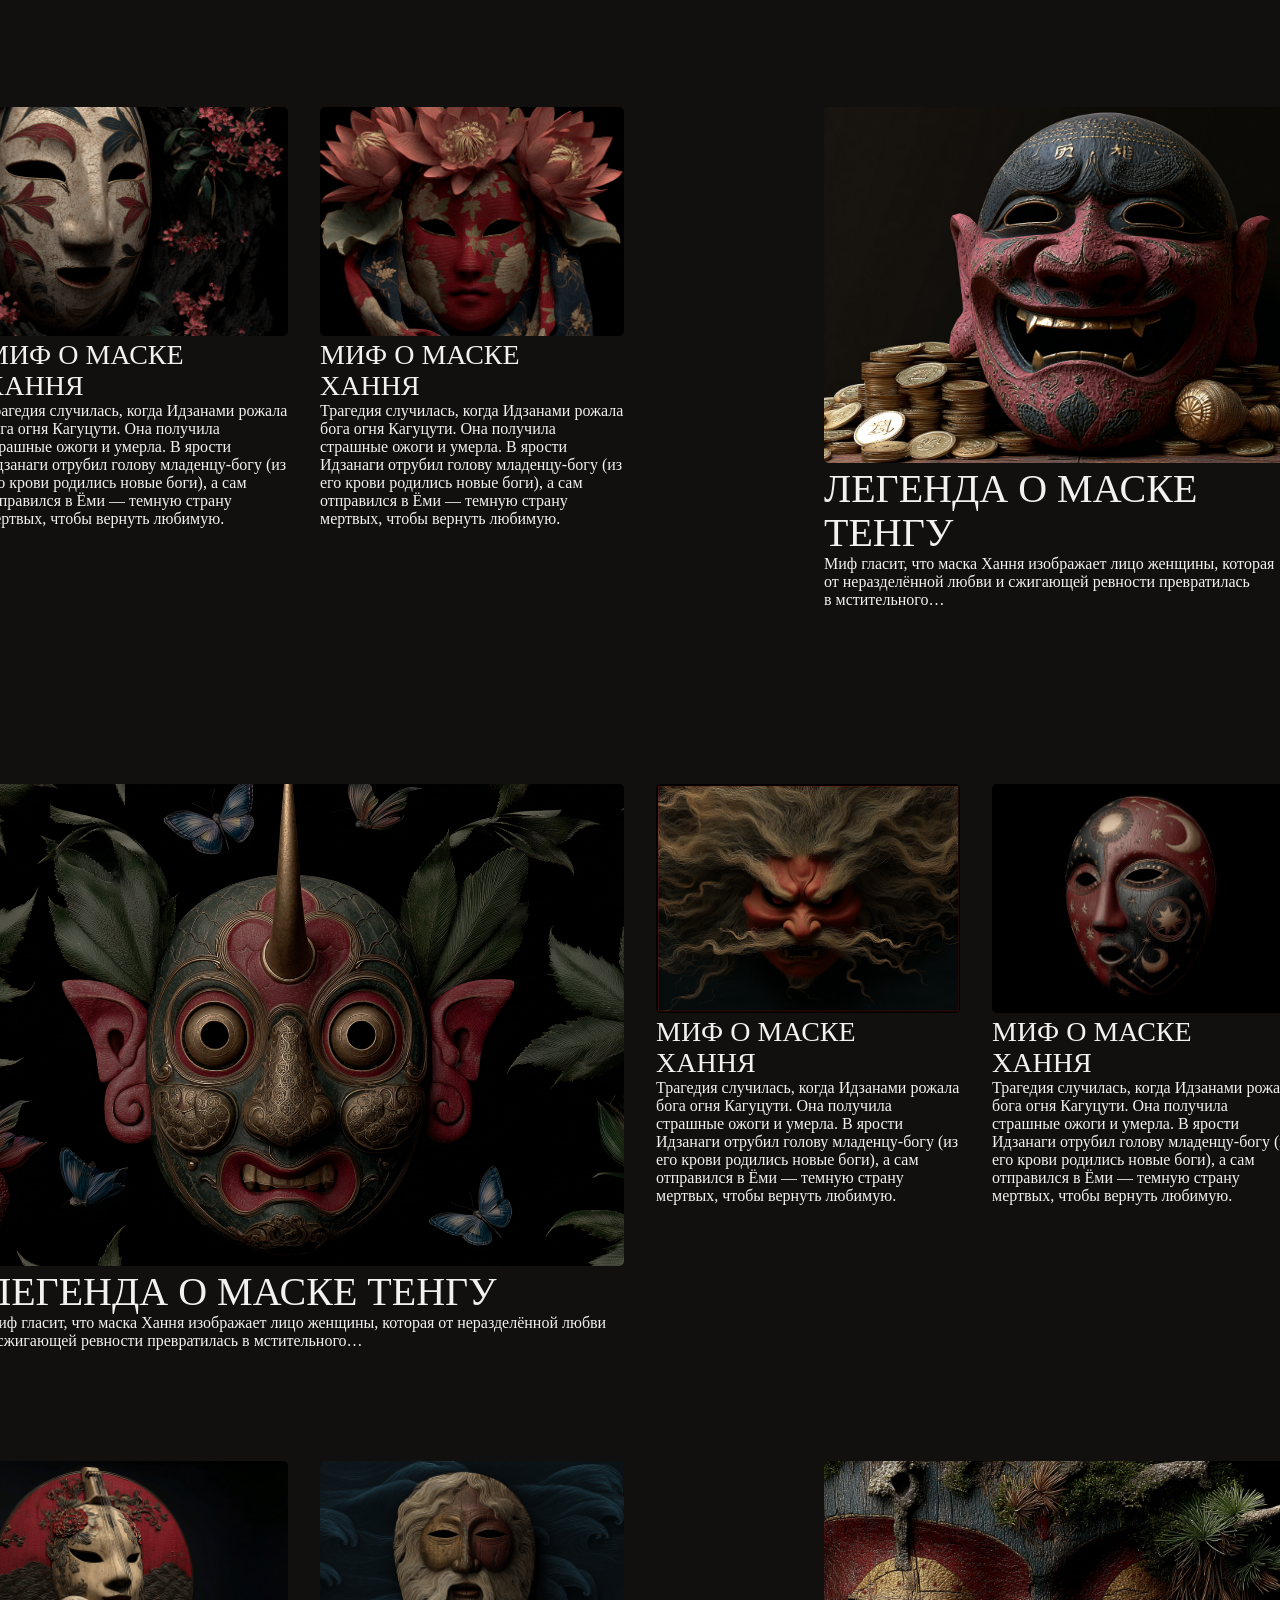
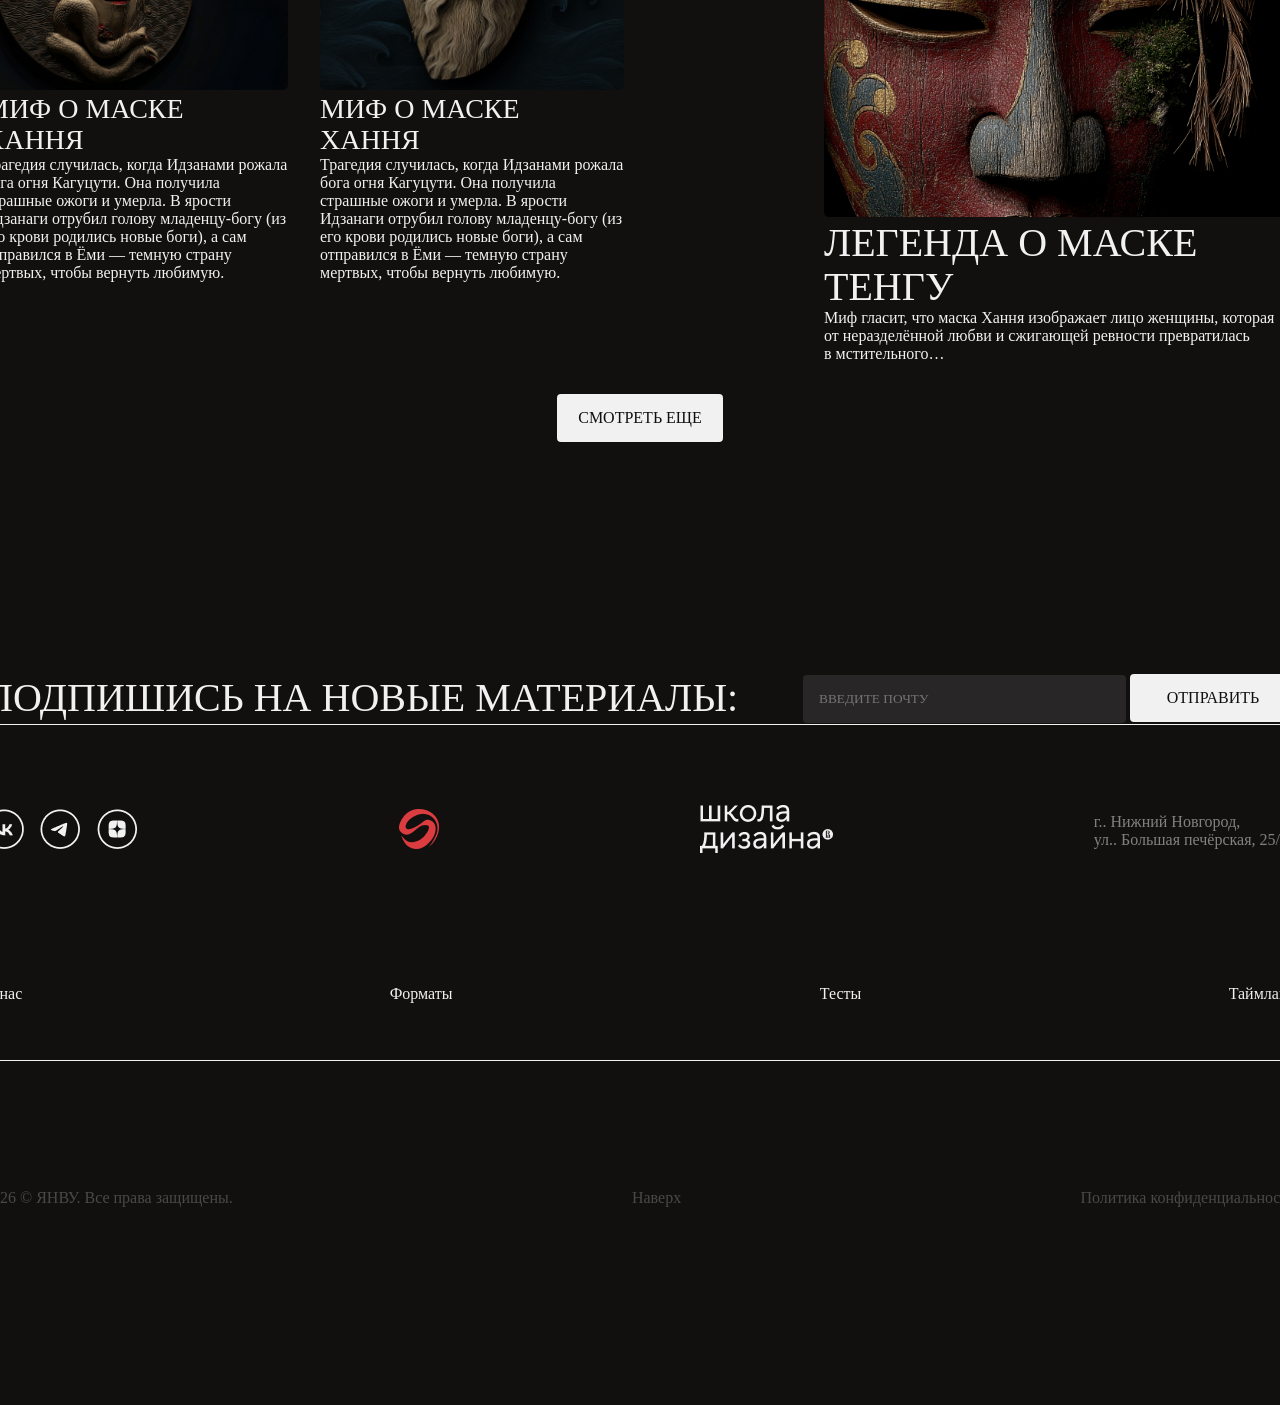
==== commit 1e749eb3: "28032026" ====
--- a/legends.html
+++ b/legends.html
@@ -78,7 +78,7 @@
                 <div class="filterDiv evilspirits">
                         ЗЛЫЕ ДУХИ
                 </div>
-                <a href="thelegend.html"><img src="images/myths/kate_etak_httpss.mj.run90Tn3hXGgy0_Ethereal_translucent_mask__cca72022-c25a-4b81-8b98-c2735877ea39_0.png"></a> 
+                <a href="thelegend.html"><img src="images/legends/kate_etak_Terrifying_multi-faced_snake_mask_dark_purple_smoke_2c8a1ec8-6c52-4192-95e2-ae5e83d3f5e5_1.png" ></a> 
                 <h6>ЛЕГЕНДА О МАСКЕ ТЕНГУ</h6>
                 <p>Миф гласит, что маска Хання изображает лицо женщины, которая от неразделённой любви и сжигающей ревности превратилась в мстительного…</p>
             </div>
@@ -87,7 +87,7 @@
             <div class="filterDiv ancestors">
                     ДУХИ ПРЕДКОВ
                 </div>
-            <img src="images/legends/kate_etak_Terrifying_multi-faced_snake_mask_dark_purple_smoke_2c8a1ec8-6c52-4192-95e2-ae5e83d3f5e5_1.png">
+            <img src="images/myths/kate_etak_Beautiful_female_mask_with_a_crown_of_lotus_flowers_f240d553-3de8-4c70-9182-1aafdbbfed05_2.png">
             <h6>МИФ О МАСКЕ ХАННЯ</h6>
             <p>Трагедия случилась, когда Идзанами рожала бога огня Кагуцути.              Она получила страшные ожоги 
             и умерла. В ярости Идзанаги отрубил голову младенцу-богу 
